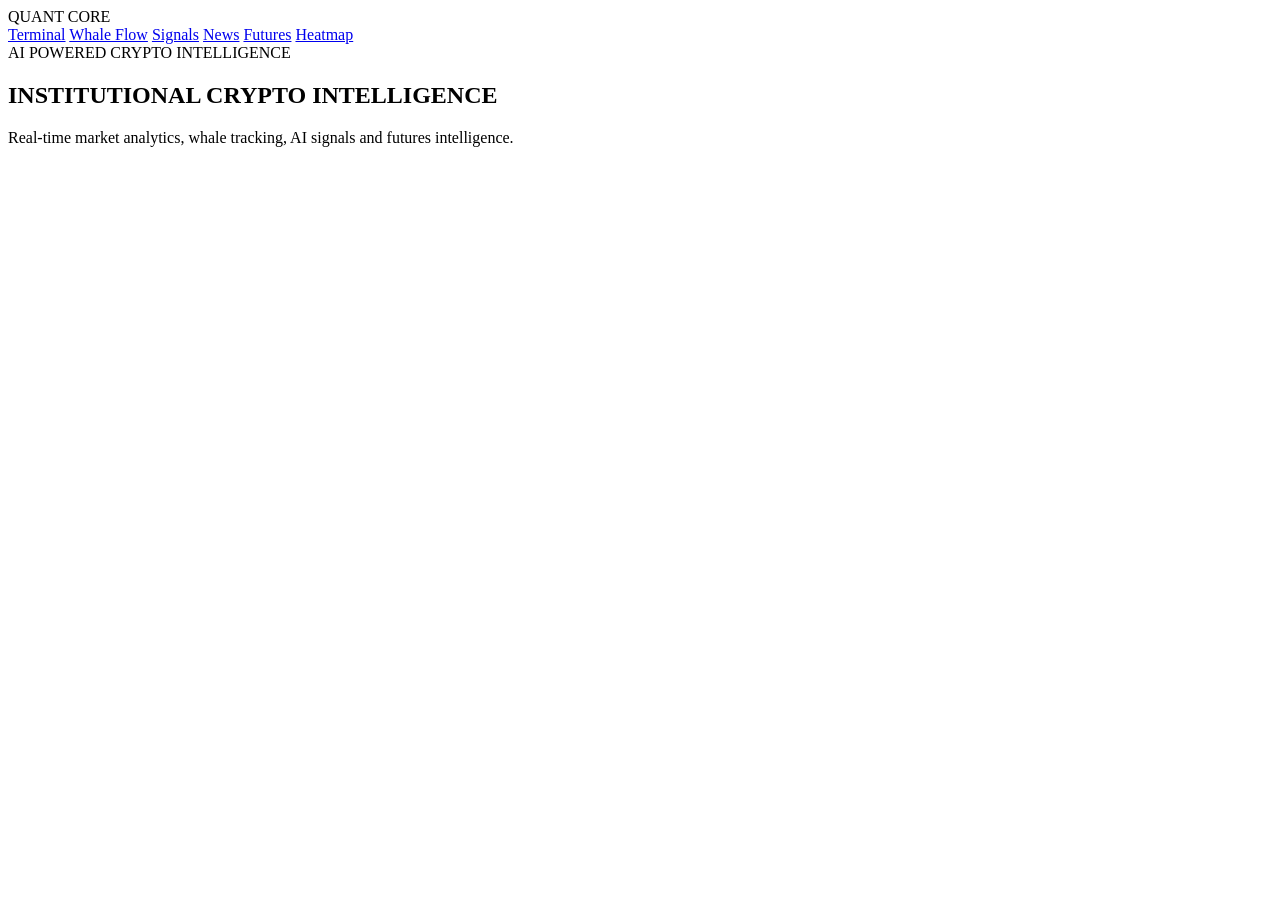
==== index.html @ a93628a6 "Rename inde.html to index.html" ====
<!DOCTYPE html>
<html lang="en">
<head>

<meta charset="UTF-8">
<meta name="viewport" content="width=device-width, initial-scale=1.0">

<title>QUANT CORE</title>

<link rel="stylesheet" href="style.css">

<link rel="preconnect" href="https://fonts.googleapis.com">
<link rel="preconnect" href="https://fonts.gstatic.com" crossorigin>
<link href="https://fonts.googleapis.com/css2?family=Inter:wght@300;400;500;600;700;800&display=swap" rel="stylesheet">

</head>
<body>

<div class="bg-grid"></div>
<div class="bg-glow"></div>

<!-- NAVBAR -->

<nav class="navbar">

<div class="logo">
QUANT CORE
</div>

<div class="nav-links">
<a href="pages/terminal.html">Terminal</a>
<a href="pages/whales.html">Whale Flow</a>
<a href="pages/signals.html">Signals</a>
<a href="pages/news.html">News</a>
<a href="pages/futures.html">Futures</a>
<a href="pages/heatmap.html">Heatmap</a>
</div>

</nav>

<!-- HERO -->

<section class="hero">

<div class="hero-left">

<div class="hero-badge">
AI POWERED CRYPTO INTELLIGENCE
</div>

<h1>
INSTITUTIONAL
CRYPTO
INTELLIGENCE
</h1>

<p>
Real-time market analytics, whale tracking,
AI signals and futures intelligence.
</p>
</html>
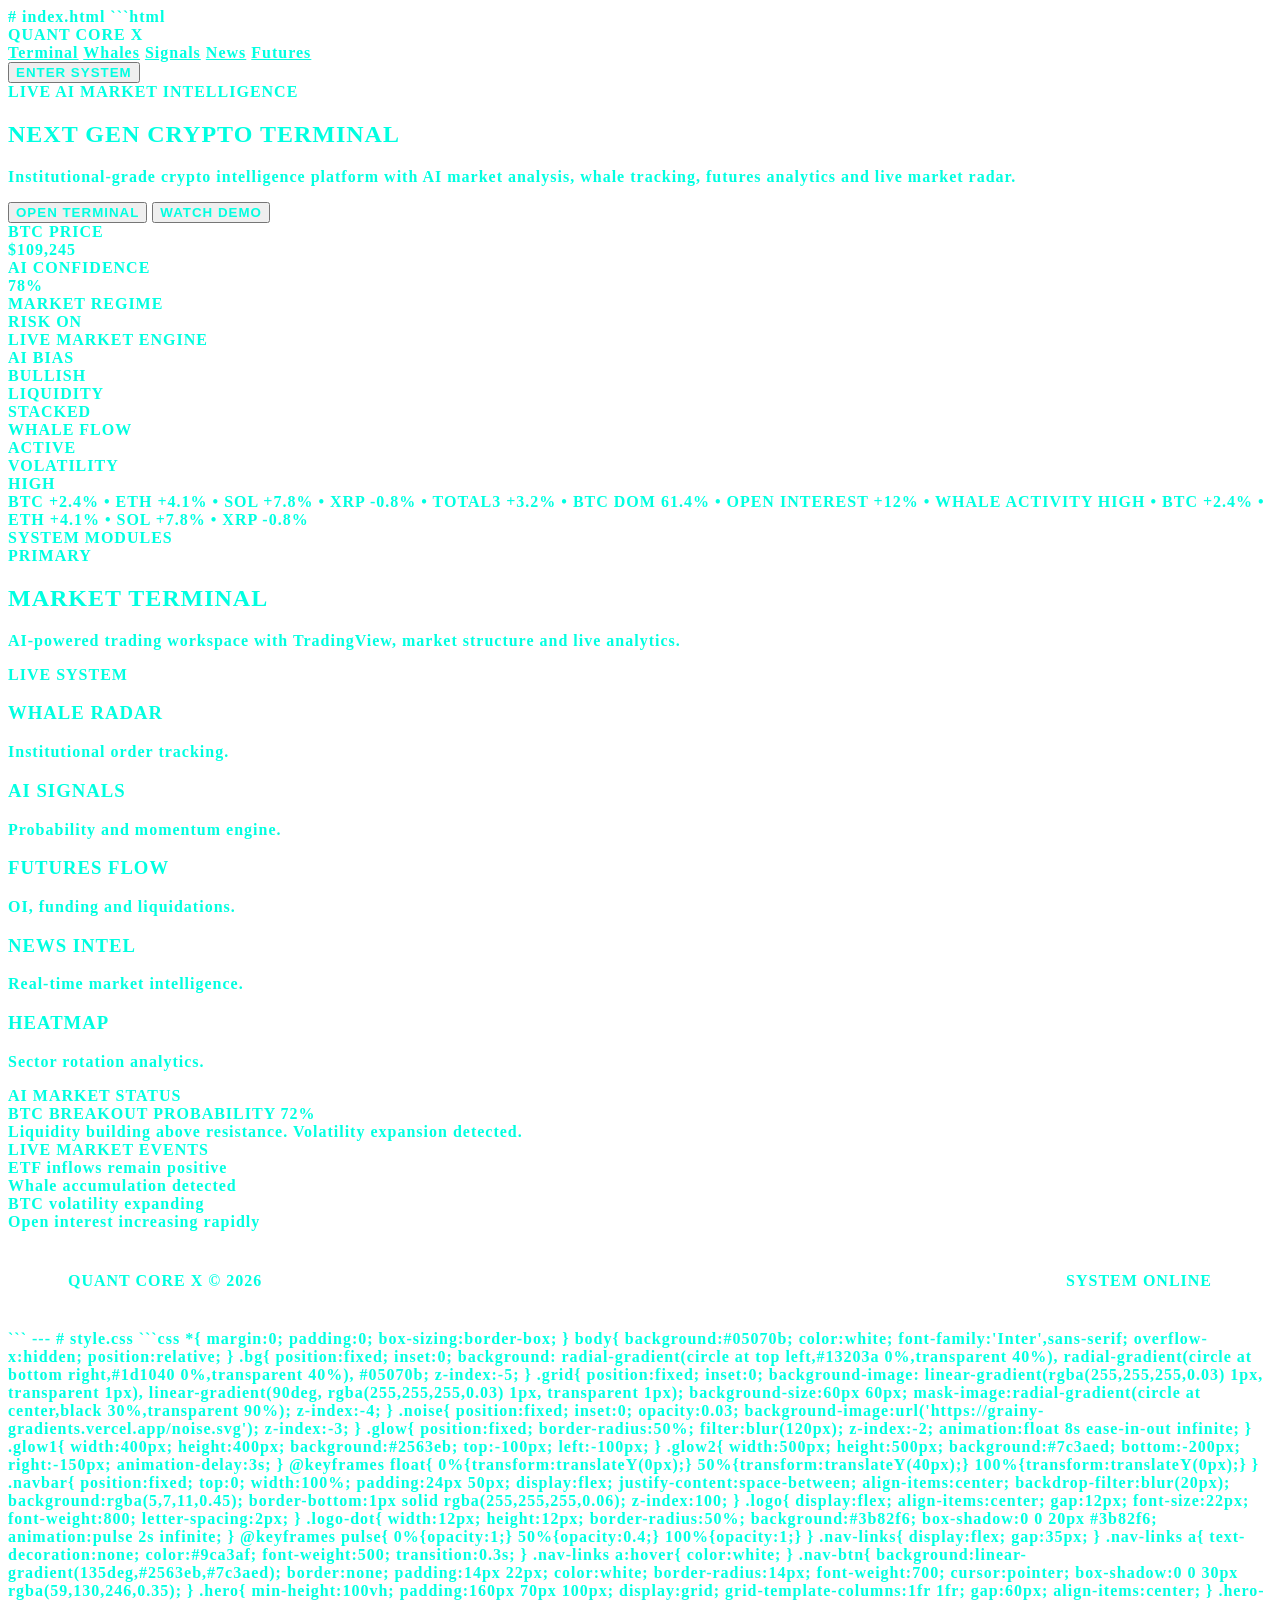
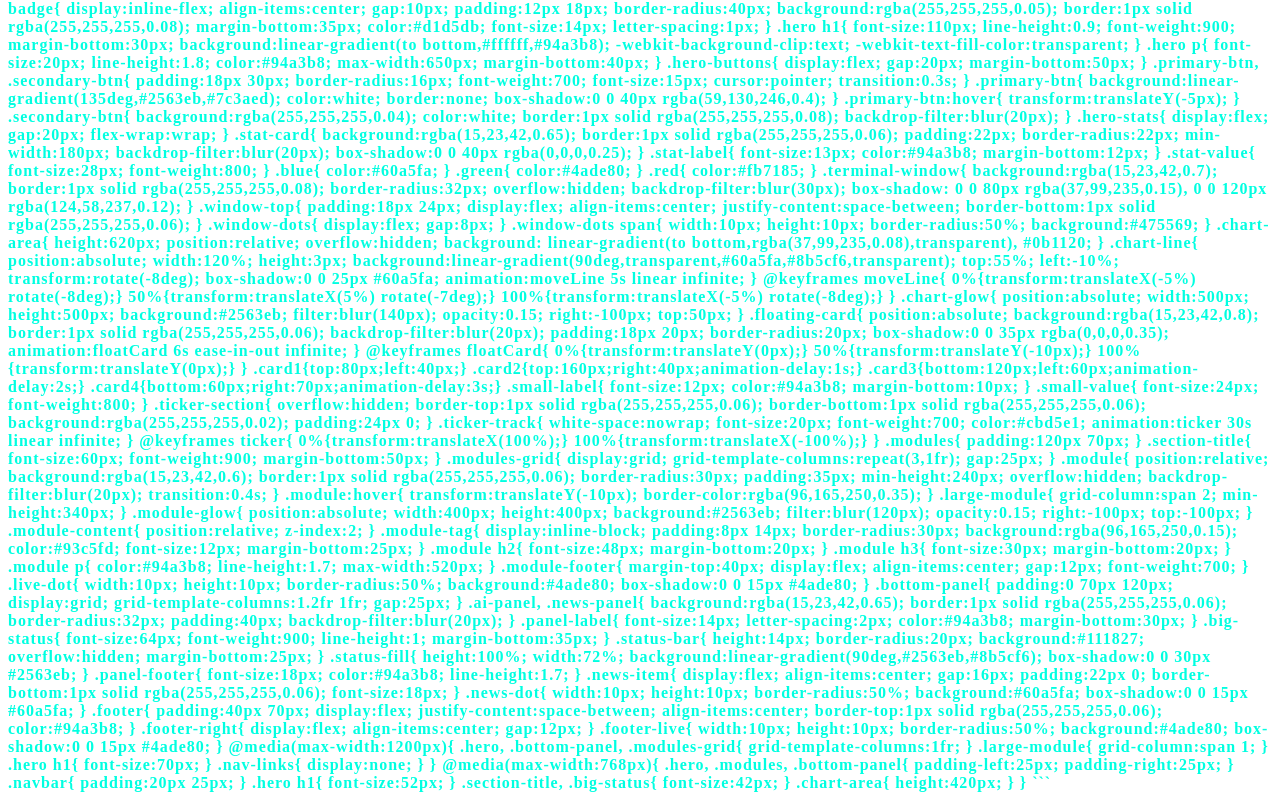
==== commit 07d8f215: "Update index.html" ====
--- a/index.html
+++ b/index.html
@@ -1,3 +1,6 @@
+# index.html
+
+```html
 <!DOCTYPE html>
 <html lang="en">
 <head>
@@ -5,57 +8,887 @@
 <meta charset="UTF-8">
 <meta name="viewport" content="width=device-width, initial-scale=1.0">
 
-<title>QUANT CORE</title>
+<title>QUANT CORE X</title>
 
 <link rel="stylesheet" href="style.css">
 
 <link rel="preconnect" href="https://fonts.googleapis.com">
 <link rel="preconnect" href="https://fonts.gstatic.com" crossorigin>
-<link href="https://fonts.googleapis.com/css2?family=Inter:wght@300;400;500;600;700;800&display=swap" rel="stylesheet">
+<link href="https://fonts.googleapis.com/css2?family=Inter:wght@300;400;500;600;700;800;900&display=swap" rel="stylesheet">
 
 </head>
 <body>
 
-<div class="bg-grid"></div>
-<div class="bg-glow"></div>
-
-<!-- NAVBAR -->
+<div class="bg"></div>
+<div class="grid"></div>
+<div class="noise"></div>
+<div class="glow glow1"></div>
+<div class="glow glow2"></div>
 
 <nav class="navbar">
 
 <div class="logo">
-QUANT CORE
+<div class="logo-dot"></div>
+QUANT CORE X
 </div>
 
 <div class="nav-links">
-<a href="pages/terminal.html">Terminal</a>
-<a href="pages/whales.html">Whale Flow</a>
-<a href="pages/signals.html">Signals</a>
-<a href="pages/news.html">News</a>
-<a href="pages/futures.html">Futures</a>
-<a href="pages/heatmap.html">Heatmap</a>
+<a href="#">Terminal</a>
+<a href="#">Whales</a>
+<a href="#">Signals</a>
+<a href="#">News</a>
+<a href="#">Futures</a>
+</div>
+
+<div class="nav-right">
+<button class="nav-btn">ENTER SYSTEM</button>
 </div>
 
 </nav>
 
-<!-- HERO -->
-
 <section class="hero">
 
 <div class="hero-left">
 
 <div class="hero-badge">
-AI POWERED CRYPTO INTELLIGENCE
+LIVE AI MARKET INTELLIGENCE
 </div>
 
 <h1>
-INSTITUTIONAL
+NEXT GEN
 CRYPTO
-INTELLIGENCE
+TERMINAL
 </h1>
 
 <p>
-Real-time market analytics, whale tracking,
-AI signals and futures intelligence.
+Institutional-grade crypto intelligence platform
+with AI market analysis, whale tracking,
+futures analytics and live market radar.
 </p>
+
+<div class="hero-buttons">
+<button class="primary-btn">OPEN TERMINAL</button>
+<button class="secondary-btn">WATCH DEMO</button>
+</div>
+
+<div class="hero-stats">
+
+<div class="stat-card">
+<div class="stat-label">BTC PRICE</div>
+<div class="stat-value">$109,245</div>
+</div>
+
+<div class="stat-card">
+<div class="stat-label">AI CONFIDENCE</div>
+<div class="stat-value blue">78%</div>
+</div>
+
+<div class="stat-card">
+<div class="stat-label">MARKET REGIME</div>
+<div class="stat-value green">RISK ON</div>
+</div>
+
+</div>
+
+</div>
+
+<div class="hero-right">
+
+<div class="terminal-window">
+
+<div class="window-top">
+<div class="window-dots">
+<span></span>
+<span></span>
+<span></span>
+</div>
+
+<div class="window-title">
+LIVE MARKET ENGINE
+</div>
+</div>
+
+<div class="chart-area">
+
+<div class="chart-line"></div>
+<div class="chart-glow"></div>
+
+<div class="floating-card card1">
+<div class="small-label">AI BIAS</div>
+<div class="small-value green">BULLISH</div>
+</div>
+
+<div class="floating-card card2">
+<div class="small-label">LIQUIDITY</div>
+<div class="small-value">STACKED</div>
+</div>
+
+<div class="floating-card card3">
+<div class="small-label">WHALE FLOW</div>
+<div class="small-value blue">ACTIVE</div>
+</div>
+
+<div class="floating-card card4">
+<div class="small-label">VOLATILITY</div>
+<div class="small-value red">HIGH</div>
+</div>
+
+</div>
+
+</div>
+
+</div>
+
+</section>
+
+<section class="ticker-section">
+
+<div class="ticker-track">
+BTC +2.4% • ETH +4.1% • SOL +7.8% • XRP -0.8% • TOTAL3 +3.2% • BTC DOM 61.4% • OPEN INTEREST +12% • WHALE ACTIVITY HIGH • BTC +2.4% • ETH +4.1% • SOL +7.8% • XRP -0.8%
+</div>
+
+</section>
+
+<section class="modules">
+
+<div class="section-title">
+SYSTEM MODULES
+</div>
+
+<div class="modules-grid">
+
+<div class="module large-module">
+<div class="module-glow"></div>
+<div class="module-content">
+<div class="module-tag">PRIMARY</div>
+<h2>MARKET TERMINAL</h2>
+<p>
+AI-powered trading workspace with TradingView,
+market structure and live analytics.
+</p>
+<div class="module-footer">
+<div class="live-dot"></div>
+LIVE SYSTEM
+</div>
+</div>
+</div>
+
+<div class="module">
+<h3>WHALE RADAR</h3>
+<p>Institutional order tracking.</p>
+</div>
+
+<div class="module">
+<h3>AI SIGNALS</h3>
+<p>Probability and momentum engine.</p>
+</div>
+
+<div class="module">
+<h3>FUTURES FLOW</h3>
+<p>OI, funding and liquidations.</p>
+</div>
+
+<div class="module">
+<h3>NEWS INTEL</h3>
+<p>Real-time market intelligence.</p>
+</div>
+
+<div class="module">
+<h3>HEATMAP</h3>
+<p>Sector rotation analytics.</p>
+</div>
+
+</div>
+
+</section>
+
+<section class="bottom-panel">
+
+<div class="ai-panel">
+
+<div class="panel-label">
+AI MARKET STATUS
+</div>
+
+<div class="big-status">
+BTC BREAKOUT
+PROBABILITY
+72%
+</div>
+
+<div class="status-bar">
+<div class="status-fill"></div>
+</div>
+
+<div class="panel-footer">
+Liquidity building above resistance.
+Volatility expansion detected.
+</div>
+
+</div>
+
+<div class="news-panel">
+
+<div class="panel-label">
+LIVE MARKET EVENTS
+</div>
+
+<div class="news-item">
+<div class="news-dot"></div>
+ETF inflows remain positive
+</div>
+
+<div class="news-item">
+<div class="news-dot"></div>
+Whale accumulation detected
+</div>
+
+<div class="news-item">
+<div class="news-dot"></div>
+BTC volatility expanding
+</div>
+
+<div class="news-item">
+<div class="news-dot"></div>
+Open interest increasing rapidly
+</div>
+
+</div>
+
+</section>
+
+<footer class="footer">
+
+<div>
+QUANT CORE X © 2026
+</div>
+
+<div class="footer-right">
+<div class="footer-live"></div>
+SYSTEM ONLINE
+</div>
+
+</footer>
+
+</body>
 </html>
+```
+
+---
+
+# style.css
+
+```css
+*{
+margin:0;
+padding:0;
+box-sizing:border-box;
+}
+
+body{
+background:#05070b;
+color:white;
+font-family:'Inter',sans-serif;
+overflow-x:hidden;
+position:relative;
+}
+
+.bg{
+position:fixed;
+inset:0;
+background:
+radial-gradient(circle at top left,#13203a 0%,transparent 40%),
+radial-gradient(circle at bottom right,#1d1040 0%,transparent 40%),
+#05070b;
+z-index:-5;
+}
+
+.grid{
+position:fixed;
+inset:0;
+background-image:
+linear-gradient(rgba(255,255,255,0.03) 1px, transparent 1px),
+linear-gradient(90deg, rgba(255,255,255,0.03) 1px, transparent 1px);
+background-size:60px 60px;
+mask-image:radial-gradient(circle at center,black 30%,transparent 90%);
+z-index:-4;
+}
+
+.noise{
+position:fixed;
+inset:0;
+opacity:0.03;
+background-image:url('https://grainy-gradients.vercel.app/noise.svg');
+z-index:-3;
+}
+
+.glow{
+position:fixed;
+border-radius:50%;
+filter:blur(120px);
+z-index:-2;
+animation:float 8s ease-in-out infinite;
+}
+
+.glow1{
+width:400px;
+height:400px;
+background:#2563eb;
+top:-100px;
+left:-100px;
+}
+
+.glow2{
+width:500px;
+height:500px;
+background:#7c3aed;
+bottom:-200px;
+right:-150px;
+animation-delay:3s;
+}
+
+@keyframes float{
+0%{transform:translateY(0px);}
+50%{transform:translateY(40px);}
+100%{transform:translateY(0px);}
+}
+
+.navbar{
+position:fixed;
+top:0;
+width:100%;
+padding:24px 50px;
+display:flex;
+justify-content:space-between;
+align-items:center;
+backdrop-filter:blur(20px);
+background:rgba(5,7,11,0.45);
+border-bottom:1px solid rgba(255,255,255,0.06);
+z-index:100;
+}
+
+.logo{
+display:flex;
+align-items:center;
+gap:12px;
+font-size:22px;
+font-weight:800;
+letter-spacing:2px;
+}
+
+.logo-dot{
+width:12px;
+height:12px;
+border-radius:50%;
+background:#3b82f6;
+box-shadow:0 0 20px #3b82f6;
+animation:pulse 2s infinite;
+}
+
+@keyframes pulse{
+0%{opacity:1;}
+50%{opacity:0.4;}
+100%{opacity:1;}
+}
+
+.nav-links{
+display:flex;
+gap:35px;
+}
+
+.nav-links a{
+text-decoration:none;
+color:#9ca3af;
+font-weight:500;
+transition:0.3s;
+}
+
+.nav-links a:hover{
+color:white;
+}
+
+.nav-btn{
+background:linear-gradient(135deg,#2563eb,#7c3aed);
+border:none;
+padding:14px 22px;
+color:white;
+border-radius:14px;
+font-weight:700;
+cursor:pointer;
+box-shadow:0 0 30px rgba(59,130,246,0.35);
+}
+
+.hero{
+min-height:100vh;
+padding:160px 70px 100px;
+display:grid;
+grid-template-columns:1fr 1fr;
+gap:60px;
+align-items:center;
+}
+
+.hero-badge{
+display:inline-flex;
+align-items:center;
+gap:10px;
+padding:12px 18px;
+border-radius:40px;
+background:rgba(255,255,255,0.05);
+border:1px solid rgba(255,255,255,0.08);
+margin-bottom:35px;
+color:#d1d5db;
+font-size:14px;
+letter-spacing:1px;
+}
+
+.hero h1{
+font-size:110px;
+line-height:0.9;
+font-weight:900;
+margin-bottom:30px;
+background:linear-gradient(to bottom,#ffffff,#94a3b8);
+-webkit-background-clip:text;
+-webkit-text-fill-color:transparent;
+}
+
+.hero p{
+font-size:20px;
+line-height:1.8;
+color:#94a3b8;
+max-width:650px;
+margin-bottom:40px;
+}
+
+.hero-buttons{
+display:flex;
+gap:20px;
+margin-bottom:50px;
+}
+
+.primary-btn,
+.secondary-btn{
+padding:18px 30px;
+border-radius:16px;
+font-weight:700;
+font-size:15px;
+cursor:pointer;
+transition:0.3s;
+}
+
+.primary-btn{
+background:linear-gradient(135deg,#2563eb,#7c3aed);
+color:white;
+border:none;
+box-shadow:0 0 40px rgba(59,130,246,0.4);
+}
+
+.primary-btn:hover{
+transform:translateY(-5px);
+}
+
+.secondary-btn{
+background:rgba(255,255,255,0.04);
+color:white;
+border:1px solid rgba(255,255,255,0.08);
+backdrop-filter:blur(20px);
+}
+
+.hero-stats{
+display:flex;
+gap:20px;
+flex-wrap:wrap;
+}
+
+.stat-card{
+background:rgba(15,23,42,0.65);
+border:1px solid rgba(255,255,255,0.06);
+padding:22px;
+border-radius:22px;
+min-width:180px;
+backdrop-filter:blur(20px);
+box-shadow:0 0 40px rgba(0,0,0,0.25);
+}
+
+.stat-label{
+font-size:13px;
+color:#94a3b8;
+margin-bottom:12px;
+}
+
+.stat-value{
+font-size:28px;
+font-weight:800;
+}
+
+.blue{
+color:#60a5fa;
+}
+
+.green{
+color:#4ade80;
+}
+
+.red{
+color:#fb7185;
+}
+
+.terminal-window{
+background:rgba(15,23,42,0.7);
+border:1px solid rgba(255,255,255,0.08);
+border-radius:32px;
+overflow:hidden;
+backdrop-filter:blur(30px);
+box-shadow:
+0 0 80px rgba(37,99,235,0.15),
+0 0 120px rgba(124,58,237,0.12);
+}
+
+.window-top{
+padding:18px 24px;
+display:flex;
+align-items:center;
+justify-content:space-between;
+border-bottom:1px solid rgba(255,255,255,0.06);
+}
+
+.window-dots{
+display:flex;
+gap:8px;
+}
+
+.window-dots span{
+width:10px;
+height:10px;
+border-radius:50%;
+background:#475569;
+}
+
+.chart-area{
+height:620px;
+position:relative;
+overflow:hidden;
+background:
+linear-gradient(to bottom,rgba(37,99,235,0.08),transparent),
+#0b1120;
+}
+
+.chart-line{
+position:absolute;
+width:120%;
+height:3px;
+background:linear-gradient(90deg,transparent,#60a5fa,#8b5cf6,transparent);
+top:55%;
+left:-10%;
+transform:rotate(-8deg);
+box-shadow:0 0 25px #60a5fa;
+animation:moveLine 5s linear infinite;
+}
+
+@keyframes moveLine{
+0%{transform:translateX(-5%) rotate(-8deg);}
+50%{transform:translateX(5%) rotate(-7deg);}
+100%{transform:translateX(-5%) rotate(-8deg);}
+}
+
+.chart-glow{
+position:absolute;
+width:500px;
+height:500px;
+background:#2563eb;
+filter:blur(140px);
+opacity:0.15;
+right:-100px;
+top:50px;
+}
+
+.floating-card{
+position:absolute;
+background:rgba(15,23,42,0.8);
+border:1px solid rgba(255,255,255,0.06);
+backdrop-filter:blur(20px);
+padding:18px 20px;
+border-radius:20px;
+box-shadow:0 0 35px rgba(0,0,0,0.35);
+animation:floatCard 6s ease-in-out infinite;
+}
+
+@keyframes floatCard{
+0%{transform:translateY(0px);}
+50%{transform:translateY(-10px);}
+100%{transform:translateY(0px);}
+}
+
+.card1{top:80px;left:40px;}
+.card2{top:160px;right:40px;animation-delay:1s;}
+.card3{bottom:120px;left:60px;animation-delay:2s;}
+.card4{bottom:60px;right:70px;animation-delay:3s;}
+
+.small-label{
+font-size:12px;
+color:#94a3b8;
+margin-bottom:10px;
+}
+
+.small-value{
+font-size:24px;
+font-weight:800;
+}
+
+.ticker-section{
+overflow:hidden;
+border-top:1px solid rgba(255,255,255,0.06);
+border-bottom:1px solid rgba(255,255,255,0.06);
+background:rgba(255,255,255,0.02);
+padding:24px 0;
+}
+
+.ticker-track{
+white-space:nowrap;
+font-size:20px;
+font-weight:700;
+color:#cbd5e1;
+animation:ticker 30s linear infinite;
+}
+
+@keyframes ticker{
+0%{transform:translateX(100%);}
+100%{transform:translateX(-100%);}
+}
+
+.modules{
+padding:120px 70px;
+}
+
+.section-title{
+font-size:60px;
+font-weight:900;
+margin-bottom:50px;
+}
+
+.modules-grid{
+display:grid;
+grid-template-columns:repeat(3,1fr);
+gap:25px;
+}
+
+.module{
+position:relative;
+background:rgba(15,23,42,0.6);
+border:1px solid rgba(255,255,255,0.06);
+border-radius:30px;
+padding:35px;
+min-height:240px;
+overflow:hidden;
+backdrop-filter:blur(20px);
+transition:0.4s;
+}
+
+.module:hover{
+transform:translateY(-10px);
+border-color:rgba(96,165,250,0.35);
+}
+
+.large-module{
+grid-column:span 2;
+min-height:340px;
+}
+
+.module-glow{
+position:absolute;
+width:400px;
+height:400px;
+background:#2563eb;
+filter:blur(120px);
+opacity:0.15;
+right:-100px;
+top:-100px;
+}
+
+.module-content{
+position:relative;
+z-index:2;
+}
+
+.module-tag{
+display:inline-block;
+padding:8px 14px;
+border-radius:30px;
+background:rgba(96,165,250,0.15);
+color:#93c5fd;
+font-size:12px;
+margin-bottom:25px;
+}
+
+.module h2{
+font-size:48px;
+margin-bottom:20px;
+}
+
+.module h3{
+font-size:30px;
+margin-bottom:20px;
+}
+
+.module p{
+color:#94a3b8;
+line-height:1.7;
+max-width:520px;
+}
+
+.module-footer{
+margin-top:40px;
+display:flex;
+align-items:center;
+gap:12px;
+font-weight:700;
+}
+
+.live-dot{
+width:10px;
+height:10px;
+border-radius:50%;
+background:#4ade80;
+box-shadow:0 0 15px #4ade80;
+}
+
+.bottom-panel{
+padding:0 70px 120px;
+display:grid;
+grid-template-columns:1.2fr 1fr;
+gap:25px;
+}
+
+.ai-panel,
+.news-panel{
+background:rgba(15,23,42,0.65);
+border:1px solid rgba(255,255,255,0.06);
+border-radius:32px;
+padding:40px;
+backdrop-filter:blur(20px);
+}
+
+.panel-label{
+font-size:14px;
+letter-spacing:2px;
+color:#94a3b8;
+margin-bottom:30px;
+}
+
+.big-status{
+font-size:64px;
+font-weight:900;
+line-height:1;
+margin-bottom:35px;
+}
+
+.status-bar{
+height:14px;
+border-radius:20px;
+background:#111827;
+overflow:hidden;
+margin-bottom:25px;
+}
+
+.status-fill{
+height:100%;
+width:72%;
+background:linear-gradient(90deg,#2563eb,#8b5cf6);
+box-shadow:0 0 30px #2563eb;
+}
+
+.panel-footer{
+font-size:18px;
+color:#94a3b8;
+line-height:1.7;
+}
+
+.news-item{
+display:flex;
+align-items:center;
+gap:16px;
+padding:22px 0;
+border-bottom:1px solid rgba(255,255,255,0.06);
+font-size:18px;
+}
+
+.news-dot{
+width:10px;
+height:10px;
+border-radius:50%;
+background:#60a5fa;
+box-shadow:0 0 15px #60a5fa;
+}
+
+.footer{
+padding:40px 70px;
+display:flex;
+justify-content:space-between;
+align-items:center;
+border-top:1px solid rgba(255,255,255,0.06);
+color:#94a3b8;
+}
+
+.footer-right{
+display:flex;
+align-items:center;
+gap:12px;
+}
+
+.footer-live{
+width:10px;
+height:10px;
+border-radius:50%;
+background:#4ade80;
+box-shadow:0 0 15px #4ade80;
+}
+
+@media(max-width:1200px){
+
+.hero,
+.bottom-panel,
+.modules-grid{
+grid-template-columns:1fr;
+}
+
+.large-module{
+grid-column:span 1;
+}
+
+.hero h1{
+font-size:70px;
+}
+
+.nav-links{
+display:none;
+}
+
+}
+
+@media(max-width:768px){
+
+.hero,
+.modules,
+.bottom-panel{
+padding-left:25px;
+padding-right:25px;
+}
+
+.navbar{
+padding:20px 25px;
+}
+
+.hero h1{
+font-size:52px;
+}
+
+.section-title,
+.big-status{
+font-size:42px;
+}
+
+.chart-area{
+height:420px;
+}
+
+}
+```
--- a/style.css
+++ b/style.css
@@ -0,0 +1,75 @@
+*{
+font-weight:700;
+letter-spacing:1px;
+color:#00ffe1;
+}
+
+.footer{
+display:flex;
+justify-content:space-between;
+align-items:center;
+padding:40px 60px;
+border-top:1px solid rgba(255,255,255,0.08);
+color:#9ca3af;
+}
+
+.footer-status{
+display:flex;
+gap:20px;
+}
+
+.page-layout{
+padding:120px 60px;
+}
+
+.page-layout h1{
+font-size:72px;
+margin-bottom:20px;
+}
+
+.page-layout p{
+color:#a1a1aa;
+font-size:20px;
+margin-bottom:40px;
+}
+
+.placeholder{
+height:500px;
+border-radius:30px;
+background:rgba(255,255,255,0.04);
+border:1px solid rgba(255,255,255,0.08);
+display:flex;
+align-items:center;
+justify-content:center;
+font-size:28px;
+color:#00ffe1;
+}
+
+@media(max-width:1000px){
+
+.hero{
+grid-template-columns:1fr;
+}
+
+.hero h1{
+font-size:60px;
+}
+
+.nav-links{
+display:none;
+}
+
+.modules,
+.status-section,
+.news-section,
+.hero{
+padding:80px 25px;
+}
+
+.footer{
+flex-direction:column;
+gap:20px;
+padding:40px 25px;
+}
+
+}
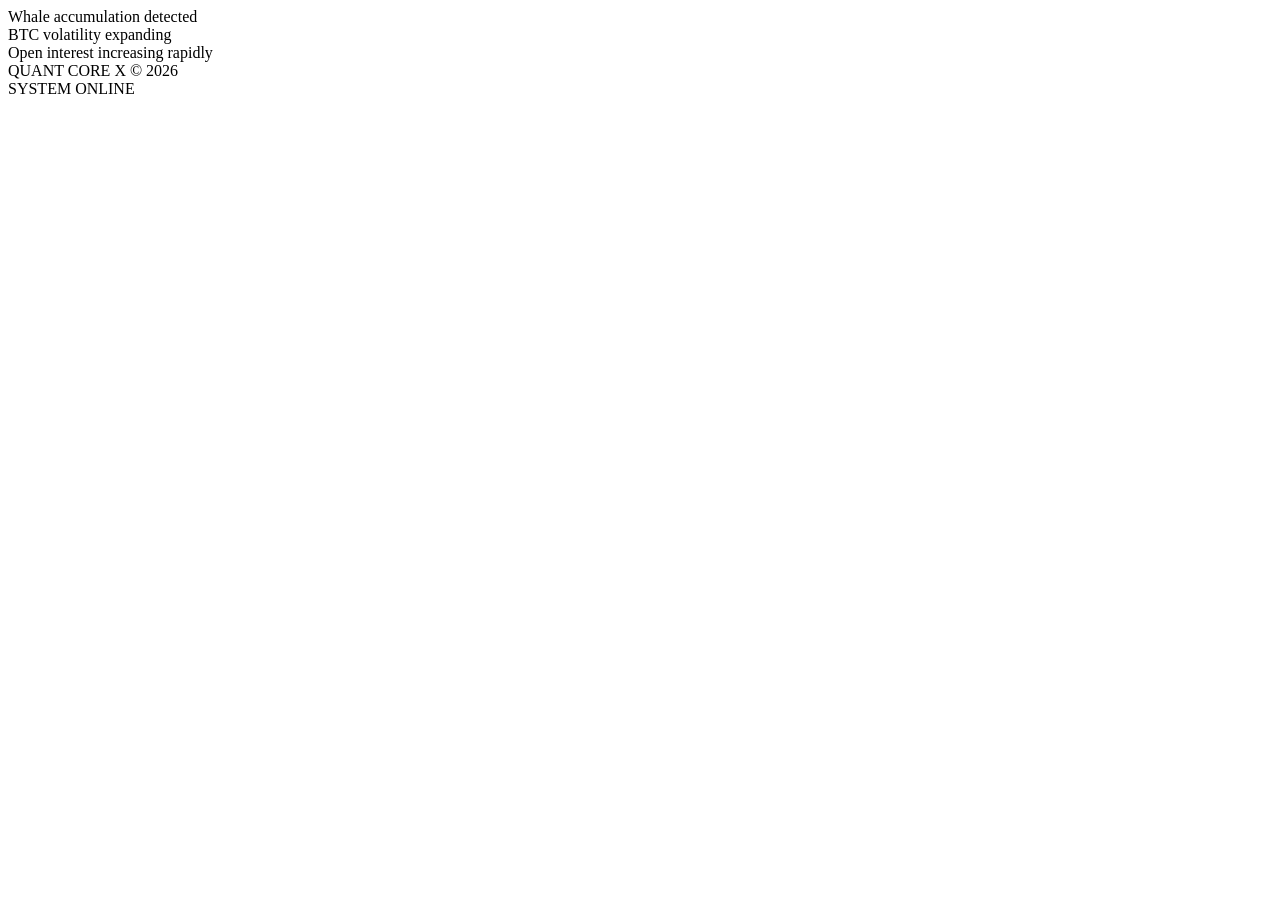
==== commit 2aeb2411: "Update index.html" ====
--- a/index.html
+++ b/index.html
@@ -1,245 +1,4 @@
-# index.html
-
-```html
 <!DOCTYPE html>
-<html lang="en">
-<head>
-
-<meta charset="UTF-8">
-<meta name="viewport" content="width=device-width, initial-scale=1.0">
-
-<title>QUANT CORE X</title>
-
-<link rel="stylesheet" href="style.css">
-
-<link rel="preconnect" href="https://fonts.googleapis.com">
-<link rel="preconnect" href="https://fonts.gstatic.com" crossorigin>
-<link href="https://fonts.googleapis.com/css2?family=Inter:wght@300;400;500;600;700;800;900&display=swap" rel="stylesheet">
-
-</head>
-<body>
-
-<div class="bg"></div>
-<div class="grid"></div>
-<div class="noise"></div>
-<div class="glow glow1"></div>
-<div class="glow glow2"></div>
-
-<nav class="navbar">
-
-<div class="logo">
-<div class="logo-dot"></div>
-QUANT CORE X
-</div>
-
-<div class="nav-links">
-<a href="#">Terminal</a>
-<a href="#">Whales</a>
-<a href="#">Signals</a>
-<a href="#">News</a>
-<a href="#">Futures</a>
-</div>
-
-<div class="nav-right">
-<button class="nav-btn">ENTER SYSTEM</button>
-</div>
-
-</nav>
-
-<section class="hero">
-
-<div class="hero-left">
-
-<div class="hero-badge">
-LIVE AI MARKET INTELLIGENCE
-</div>
-
-<h1>
-NEXT GEN
-CRYPTO
-TERMINAL
-</h1>
-
-<p>
-Institutional-grade crypto intelligence platform
-with AI market analysis, whale tracking,
-futures analytics and live market radar.
-</p>
-
-<div class="hero-buttons">
-<button class="primary-btn">OPEN TERMINAL</button>
-<button class="secondary-btn">WATCH DEMO</button>
-</div>
-
-<div class="hero-stats">
-
-<div class="stat-card">
-<div class="stat-label">BTC PRICE</div>
-<div class="stat-value">$109,245</div>
-</div>
-
-<div class="stat-card">
-<div class="stat-label">AI CONFIDENCE</div>
-<div class="stat-value blue">78%</div>
-</div>
-
-<div class="stat-card">
-<div class="stat-label">MARKET REGIME</div>
-<div class="stat-value green">RISK ON</div>
-</div>
-
-</div>
-
-</div>
-
-<div class="hero-right">
-
-<div class="terminal-window">
-
-<div class="window-top">
-<div class="window-dots">
-<span></span>
-<span></span>
-<span></span>
-</div>
-
-<div class="window-title">
-LIVE MARKET ENGINE
-</div>
-</div>
-
-<div class="chart-area">
-
-<div class="chart-line"></div>
-<div class="chart-glow"></div>
-
-<div class="floating-card card1">
-<div class="small-label">AI BIAS</div>
-<div class="small-value green">BULLISH</div>
-</div>
-
-<div class="floating-card card2">
-<div class="small-label">LIQUIDITY</div>
-<div class="small-value">STACKED</div>
-</div>
-
-<div class="floating-card card3">
-<div class="small-label">WHALE FLOW</div>
-<div class="small-value blue">ACTIVE</div>
-</div>
-
-<div class="floating-card card4">
-<div class="small-label">VOLATILITY</div>
-<div class="small-value red">HIGH</div>
-</div>
-
-</div>
-
-</div>
-
-</div>
-
-</section>
-
-<section class="ticker-section">
-
-<div class="ticker-track">
-BTC +2.4% • ETH +4.1% • SOL +7.8% • XRP -0.8% • TOTAL3 +3.2% • BTC DOM 61.4% • OPEN INTEREST +12% • WHALE ACTIVITY HIGH • BTC +2.4% • ETH +4.1% • SOL +7.8% • XRP -0.8%
-</div>
-
-</section>
-
-<section class="modules">
-
-<div class="section-title">
-SYSTEM MODULES
-</div>
-
-<div class="modules-grid">
-
-<div class="module large-module">
-<div class="module-glow"></div>
-<div class="module-content">
-<div class="module-tag">PRIMARY</div>
-<h2>MARKET TERMINAL</h2>
-<p>
-AI-powered trading workspace with TradingView,
-market structure and live analytics.
-</p>
-<div class="module-footer">
-<div class="live-dot"></div>
-LIVE SYSTEM
-</div>
-</div>
-</div>
-
-<div class="module">
-<h3>WHALE RADAR</h3>
-<p>Institutional order tracking.</p>
-</div>
-
-<div class="module">
-<h3>AI SIGNALS</h3>
-<p>Probability and momentum engine.</p>
-</div>
-
-<div class="module">
-<h3>FUTURES FLOW</h3>
-<p>OI, funding and liquidations.</p>
-</div>
-
-<div class="module">
-<h3>NEWS INTEL</h3>
-<p>Real-time market intelligence.</p>
-</div>
-
-<div class="module">
-<h3>HEATMAP</h3>
-<p>Sector rotation analytics.</p>
-</div>
-
-</div>
-
-</section>
-
-<section class="bottom-panel">
-
-<div class="ai-panel">
-
-<div class="panel-label">
-AI MARKET STATUS
-</div>
-
-<div class="big-status">
-BTC BREAKOUT
-PROBABILITY
-72%
-</div>
-
-<div class="status-bar">
-<div class="status-fill"></div>
-</div>
-
-<div class="panel-footer">
-Liquidity building above resistance.
-Volatility expansion detected.
-</div>
-
-</div>
-
-<div class="news-panel">
-
-<div class="panel-label">
-LIVE MARKET EVENTS
-</div>
-
-<div class="news-item">
-<div class="news-dot"></div>
-ETF inflows remain positive
-</div>
-
-<div class="news-item">
-<div class="news-dot"></div>
 Whale accumulation detected
 </div>
 
@@ -272,623 +31,3 @@
 
 </body>
 </html>
-```
-
----
-
-# style.css
-
-```css
-*{
-margin:0;
-padding:0;
-box-sizing:border-box;
-}
-
-body{
-background:#05070b;
-color:white;
-font-family:'Inter',sans-serif;
-overflow-x:hidden;
-position:relative;
-}
-
-.bg{
-position:fixed;
-inset:0;
-background:
-radial-gradient(circle at top left,#13203a 0%,transparent 40%),
-radial-gradient(circle at bottom right,#1d1040 0%,transparent 40%),
-#05070b;
-z-index:-5;
-}
-
-.grid{
-position:fixed;
-inset:0;
-background-image:
-linear-gradient(rgba(255,255,255,0.03) 1px, transparent 1px),
-linear-gradient(90deg, rgba(255,255,255,0.03) 1px, transparent 1px);
-background-size:60px 60px;
-mask-image:radial-gradient(circle at center,black 30%,transparent 90%);
-z-index:-4;
-}
-
-.noise{
-position:fixed;
-inset:0;
-opacity:0.03;
-background-image:url('https://grainy-gradients.vercel.app/noise.svg');
-z-index:-3;
-}
-
-.glow{
-position:fixed;
-border-radius:50%;
-filter:blur(120px);
-z-index:-2;
-animation:float 8s ease-in-out infinite;
-}
-
-.glow1{
-width:400px;
-height:400px;
-background:#2563eb;
-top:-100px;
-left:-100px;
-}
-
-.glow2{
-width:500px;
-height:500px;
-background:#7c3aed;
-bottom:-200px;
-right:-150px;
-animation-delay:3s;
-}
-
-@keyframes float{
-0%{transform:translateY(0px);}
-50%{transform:translateY(40px);}
-100%{transform:translateY(0px);}
-}
-
-.navbar{
-position:fixed;
-top:0;
-width:100%;
-padding:24px 50px;
-display:flex;
-justify-content:space-between;
-align-items:center;
-backdrop-filter:blur(20px);
-background:rgba(5,7,11,0.45);
-border-bottom:1px solid rgba(255,255,255,0.06);
-z-index:100;
-}
-
-.logo{
-display:flex;
-align-items:center;
-gap:12px;
-font-size:22px;
-font-weight:800;
-letter-spacing:2px;
-}
-
-.logo-dot{
-width:12px;
-height:12px;
-border-radius:50%;
-background:#3b82f6;
-box-shadow:0 0 20px #3b82f6;
-animation:pulse 2s infinite;
-}
-
-@keyframes pulse{
-0%{opacity:1;}
-50%{opacity:0.4;}
-100%{opacity:1;}
-}
-
-.nav-links{
-display:flex;
-gap:35px;
-}
-
-.nav-links a{
-text-decoration:none;
-color:#9ca3af;
-font-weight:500;
-transition:0.3s;
-}
-
-.nav-links a:hover{
-color:white;
-}
-
-.nav-btn{
-background:linear-gradient(135deg,#2563eb,#7c3aed);
-border:none;
-padding:14px 22px;
-color:white;
-border-radius:14px;
-font-weight:700;
-cursor:pointer;
-box-shadow:0 0 30px rgba(59,130,246,0.35);
-}
-
-.hero{
-min-height:100vh;
-padding:160px 70px 100px;
-display:grid;
-grid-template-columns:1fr 1fr;
-gap:60px;
-align-items:center;
-}
-
-.hero-badge{
-display:inline-flex;
-align-items:center;
-gap:10px;
-padding:12px 18px;
-border-radius:40px;
-background:rgba(255,255,255,0.05);
-border:1px solid rgba(255,255,255,0.08);
-margin-bottom:35px;
-color:#d1d5db;
-font-size:14px;
-letter-spacing:1px;
-}
-
-.hero h1{
-font-size:110px;
-line-height:0.9;
-font-weight:900;
-margin-bottom:30px;
-background:linear-gradient(to bottom,#ffffff,#94a3b8);
--webkit-background-clip:text;
--webkit-text-fill-color:transparent;
-}
-
-.hero p{
-font-size:20px;
-line-height:1.8;
-color:#94a3b8;
-max-width:650px;
-margin-bottom:40px;
-}
-
-.hero-buttons{
-display:flex;
-gap:20px;
-margin-bottom:50px;
-}
-
-.primary-btn,
-.secondary-btn{
-padding:18px 30px;
-border-radius:16px;
-font-weight:700;
-font-size:15px;
-cursor:pointer;
-transition:0.3s;
-}
-
-.primary-btn{
-background:linear-gradient(135deg,#2563eb,#7c3aed);
-color:white;
-border:none;
-box-shadow:0 0 40px rgba(59,130,246,0.4);
-}
-
-.primary-btn:hover{
-transform:translateY(-5px);
-}
-
-.secondary-btn{
-background:rgba(255,255,255,0.04);
-color:white;
-border:1px solid rgba(255,255,255,0.08);
-backdrop-filter:blur(20px);
-}
-
-.hero-stats{
-display:flex;
-gap:20px;
-flex-wrap:wrap;
-}
-
-.stat-card{
-background:rgba(15,23,42,0.65);
-border:1px solid rgba(255,255,255,0.06);
-padding:22px;
-border-radius:22px;
-min-width:180px;
-backdrop-filter:blur(20px);
-box-shadow:0 0 40px rgba(0,0,0,0.25);
-}
-
-.stat-label{
-font-size:13px;
-color:#94a3b8;
-margin-bottom:12px;
-}
-
-.stat-value{
-font-size:28px;
-font-weight:800;
-}
-
-.blue{
-color:#60a5fa;
-}
-
-.green{
-color:#4ade80;
-}
-
-.red{
-color:#fb7185;
-}
-
-.terminal-window{
-background:rgba(15,23,42,0.7);
-border:1px solid rgba(255,255,255,0.08);
-border-radius:32px;
-overflow:hidden;
-backdrop-filter:blur(30px);
-box-shadow:
-0 0 80px rgba(37,99,235,0.15),
-0 0 120px rgba(124,58,237,0.12);
-}
-
-.window-top{
-padding:18px 24px;
-display:flex;
-align-items:center;
-justify-content:space-between;
-border-bottom:1px solid rgba(255,255,255,0.06);
-}
-
-.window-dots{
-display:flex;
-gap:8px;
-}
-
-.window-dots span{
-width:10px;
-height:10px;
-border-radius:50%;
-background:#475569;
-}
-
-.chart-area{
-height:620px;
-position:relative;
-overflow:hidden;
-background:
-linear-gradient(to bottom,rgba(37,99,235,0.08),transparent),
-#0b1120;
-}
-
-.chart-line{
-position:absolute;
-width:120%;
-height:3px;
-background:linear-gradient(90deg,transparent,#60a5fa,#8b5cf6,transparent);
-top:55%;
-left:-10%;
-transform:rotate(-8deg);
-box-shadow:0 0 25px #60a5fa;
-animation:moveLine 5s linear infinite;
-}
-
-@keyframes moveLine{
-0%{transform:translateX(-5%) rotate(-8deg);}
-50%{transform:translateX(5%) rotate(-7deg);}
-100%{transform:translateX(-5%) rotate(-8deg);}
-}
-
-.chart-glow{
-position:absolute;
-width:500px;
-height:500px;
-background:#2563eb;
-filter:blur(140px);
-opacity:0.15;
-right:-100px;
-top:50px;
-}
-
-.floating-card{
-position:absolute;
-background:rgba(15,23,42,0.8);
-border:1px solid rgba(255,255,255,0.06);
-backdrop-filter:blur(20px);
-padding:18px 20px;
-border-radius:20px;
-box-shadow:0 0 35px rgba(0,0,0,0.35);
-animation:floatCard 6s ease-in-out infinite;
-}
-
-@keyframes floatCard{
-0%{transform:translateY(0px);}
-50%{transform:translateY(-10px);}
-100%{transform:translateY(0px);}
-}
-
-.card1{top:80px;left:40px;}
-.card2{top:160px;right:40px;animation-delay:1s;}
-.card3{bottom:120px;left:60px;animation-delay:2s;}
-.card4{bottom:60px;right:70px;animation-delay:3s;}
-
-.small-label{
-font-size:12px;
-color:#94a3b8;
-margin-bottom:10px;
-}
-
-.small-value{
-font-size:24px;
-font-weight:800;
-}
-
-.ticker-section{
-overflow:hidden;
-border-top:1px solid rgba(255,255,255,0.06);
-border-bottom:1px solid rgba(255,255,255,0.06);
-background:rgba(255,255,255,0.02);
-padding:24px 0;
-}
-
-.ticker-track{
-white-space:nowrap;
-font-size:20px;
-font-weight:700;
-color:#cbd5e1;
-animation:ticker 30s linear infinite;
-}
-
-@keyframes ticker{
-0%{transform:translateX(100%);}
-100%{transform:translateX(-100%);}
-}
-
-.modules{
-padding:120px 70px;
-}
-
-.section-title{
-font-size:60px;
-font-weight:900;
-margin-bottom:50px;
-}
-
-.modules-grid{
-display:grid;
-grid-template-columns:repeat(3,1fr);
-gap:25px;
-}
-
-.module{
-position:relative;
-background:rgba(15,23,42,0.6);
-border:1px solid rgba(255,255,255,0.06);
-border-radius:30px;
-padding:35px;
-min-height:240px;
-overflow:hidden;
-backdrop-filter:blur(20px);
-transition:0.4s;
-}
-
-.module:hover{
-transform:translateY(-10px);
-border-color:rgba(96,165,250,0.35);
-}
-
-.large-module{
-grid-column:span 2;
-min-height:340px;
-}
-
-.module-glow{
-position:absolute;
-width:400px;
-height:400px;
-background:#2563eb;
-filter:blur(120px);
-opacity:0.15;
-right:-100px;
-top:-100px;
-}
-
-.module-content{
-position:relative;
-z-index:2;
-}
-
-.module-tag{
-display:inline-block;
-padding:8px 14px;
-border-radius:30px;
-background:rgba(96,165,250,0.15);
-color:#93c5fd;
-font-size:12px;
-margin-bottom:25px;
-}
-
-.module h2{
-font-size:48px;
-margin-bottom:20px;
-}
-
-.module h3{
-font-size:30px;
-margin-bottom:20px;
-}
-
-.module p{
-color:#94a3b8;
-line-height:1.7;
-max-width:520px;
-}
-
-.module-footer{
-margin-top:40px;
-display:flex;
-align-items:center;
-gap:12px;
-font-weight:700;
-}
-
-.live-dot{
-width:10px;
-height:10px;
-border-radius:50%;
-background:#4ade80;
-box-shadow:0 0 15px #4ade80;
-}
-
-.bottom-panel{
-padding:0 70px 120px;
-display:grid;
-grid-template-columns:1.2fr 1fr;
-gap:25px;
-}
-
-.ai-panel,
-.news-panel{
-background:rgba(15,23,42,0.65);
-border:1px solid rgba(255,255,255,0.06);
-border-radius:32px;
-padding:40px;
-backdrop-filter:blur(20px);
-}
-
-.panel-label{
-font-size:14px;
-letter-spacing:2px;
-color:#94a3b8;
-margin-bottom:30px;
-}
-
-.big-status{
-font-size:64px;
-font-weight:900;
-line-height:1;
-margin-bottom:35px;
-}
-
-.status-bar{
-height:14px;
-border-radius:20px;
-background:#111827;
-overflow:hidden;
-margin-bottom:25px;
-}
-
-.status-fill{
-height:100%;
-width:72%;
-background:linear-gradient(90deg,#2563eb,#8b5cf6);
-box-shadow:0 0 30px #2563eb;
-}
-
-.panel-footer{
-font-size:18px;
-color:#94a3b8;
-line-height:1.7;
-}
-
-.news-item{
-display:flex;
-align-items:center;
-gap:16px;
-padding:22px 0;
-border-bottom:1px solid rgba(255,255,255,0.06);
-font-size:18px;
-}
-
-.news-dot{
-width:10px;
-height:10px;
-border-radius:50%;
-background:#60a5fa;
-box-shadow:0 0 15px #60a5fa;
-}
-
-.footer{
-padding:40px 70px;
-display:flex;
-justify-content:space-between;
-align-items:center;
-border-top:1px solid rgba(255,255,255,0.06);
-color:#94a3b8;
-}
-
-.footer-right{
-display:flex;
-align-items:center;
-gap:12px;
-}
-
-.footer-live{
-width:10px;
-height:10px;
-border-radius:50%;
-background:#4ade80;
-box-shadow:0 0 15px #4ade80;
-}
-
-@media(max-width:1200px){
-
-.hero,
-.bottom-panel,
-.modules-grid{
-grid-template-columns:1fr;
-}
-
-.large-module{
-grid-column:span 1;
-}
-
-.hero h1{
-font-size:70px;
-}
-
-.nav-links{
-display:none;
-}
-
-}
-
-@media(max-width:768px){
-
-.hero,
-.modules,
-.bottom-panel{
-padding-left:25px;
-padding-right:25px;
-}
-
-.navbar{
-padding:20px 25px;
-}
-
-.hero h1{
-font-size:52px;
-}
-
-.section-title,
-.big-status{
-font-size:42px;
-}
-
-.chart-area{
-height:420px;
-}
-
-}
-```
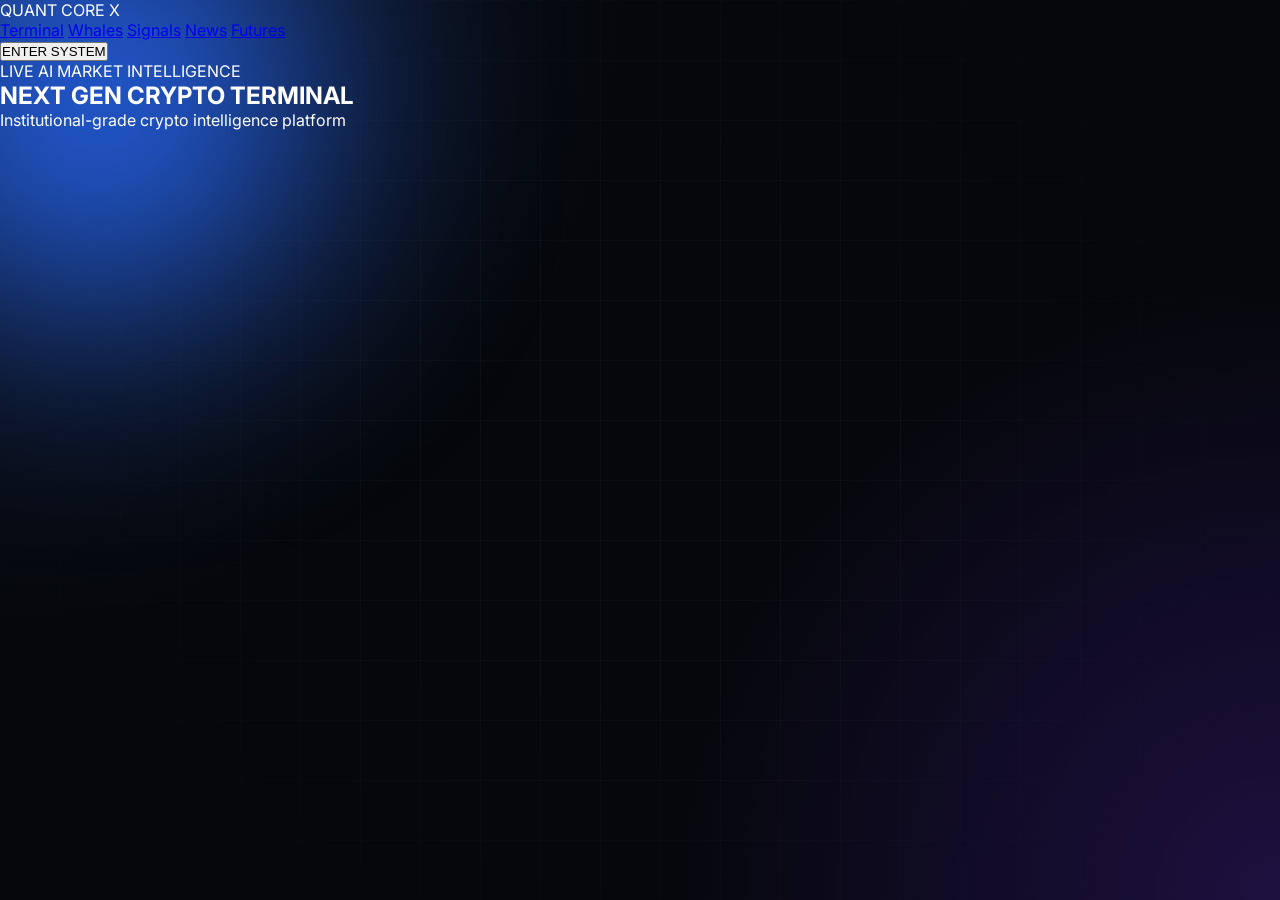
==== commit 048db834: "Update index.html" ====
--- a/index.html
+++ b/index.html
@@ -1,33 +1,62 @@
 <!DOCTYPE html>
-Whale accumulation detected
+<html lang="en">
+<head>
+
+<meta charset="UTF-8">
+<meta name="viewport" content="width=device-width, initial-scale=1.0">
+
+<title>QUANT CORE X</title>
+
+<link rel="stylesheet" href="style.css">
+
+<link rel="preconnect" href="https://fonts.googleapis.com">
+<link rel="preconnect" href="https://fonts.gstatic.com" crossorigin>
+<link href="https://fonts.googleapis.com/css2?family=Inter:wght@300;400;500;600;700;800;900&display=swap" rel="stylesheet">
+
+</head>
+<body>
+
+<div class="bg"></div>
+<div class="grid"></div>
+<div class="noise"></div>
+<div class="glow glow1"></div>
+<div class="glow glow2"></div>
+
+<nav class="navbar">
+
+<div class="logo">
+<div class="logo-dot"></div>
+QUANT CORE X
 </div>
 
-<div class="news-item">
-<div class="news-dot"></div>
-BTC volatility expanding
+<div class="nav-links">
+<a href="#">Terminal</a>
+<a href="#">Whales</a>
+<a href="#">Signals</a>
+<a href="#">News</a>
+<a href="#">Futures</a>
 </div>
 
-<div class="news-item">
-<div class="news-dot"></div>
-Open interest increasing rapidly
+<div class="nav-right">
+<button class="nav-btn">ENTER SYSTEM</button>
 </div>
 
+</nav>
+
+<section class="hero">
+
+<div class="hero-left">
+
+<div class="hero-badge">
+LIVE AI MARKET INTELLIGENCE
 </div>
 
-</section>
+<h1>
+NEXT GEN
+CRYPTO
+TERMINAL
+</h1>
 
-<footer class="footer">
-
-<div>
-QUANT CORE X © 2026
-</div>
-
-<div class="footer-right">
-<div class="footer-live"></div>
-SYSTEM ONLINE
-</div>
-
-</footer>
-
-</body>
+<p>
+Institutional-grade crypto intelligence platform
 </html>
--- a/style.css
+++ b/style.css
@@ -0,0 +1,61 @@
+*{
+margin:0;
+padding:0;
+box-sizing:border-box;
+}
+
+body{
+background:#05070b;
+color:white;
+font-family:'Inter',sans-serif;
+overflow-x:hidden;
+position:relative;
+}
+
+.bg{
+position:fixed;
+inset:0;
+background:
+radial-gradient(circle at top left,#13203a 0%,transparent 40%),
+radial-gradient(circle at bottom right,#1d1040 0%,transparent 40%),
+#05070b;
+z-index:-5;
+}
+
+.grid{
+position:fixed;
+inset:0;
+background-image:
+linear-gradient(rgba(255,255,255,0.03) 1px, transparent 1px),
+linear-gradient(90deg, rgba(255,255,255,0.03) 1px, transparent 1px);
+background-size:60px 60px;
+mask-image:radial-gradient(circle at center,black 30%,transparent 90%);
+z-index:-4;
+}
+
+.noise{
+position:fixed;
+inset:0;
+opacity:0.03;
+background-image:url('https://grainy-gradients.vercel.app/noise.svg');
+z-index:-3;
+}
+
+.glow{
+position:fixed;
+border-radius:50%;
+filter:blur(120px);
+z-index:-2;
+animation:float 8s ease-in-out infinite;
+}
+
+.glow1{
+width:400px;
+height:400px;
+background:#2563eb;
+top:-100px;
+left:-100px;
+}
+
+.glow2{
+}
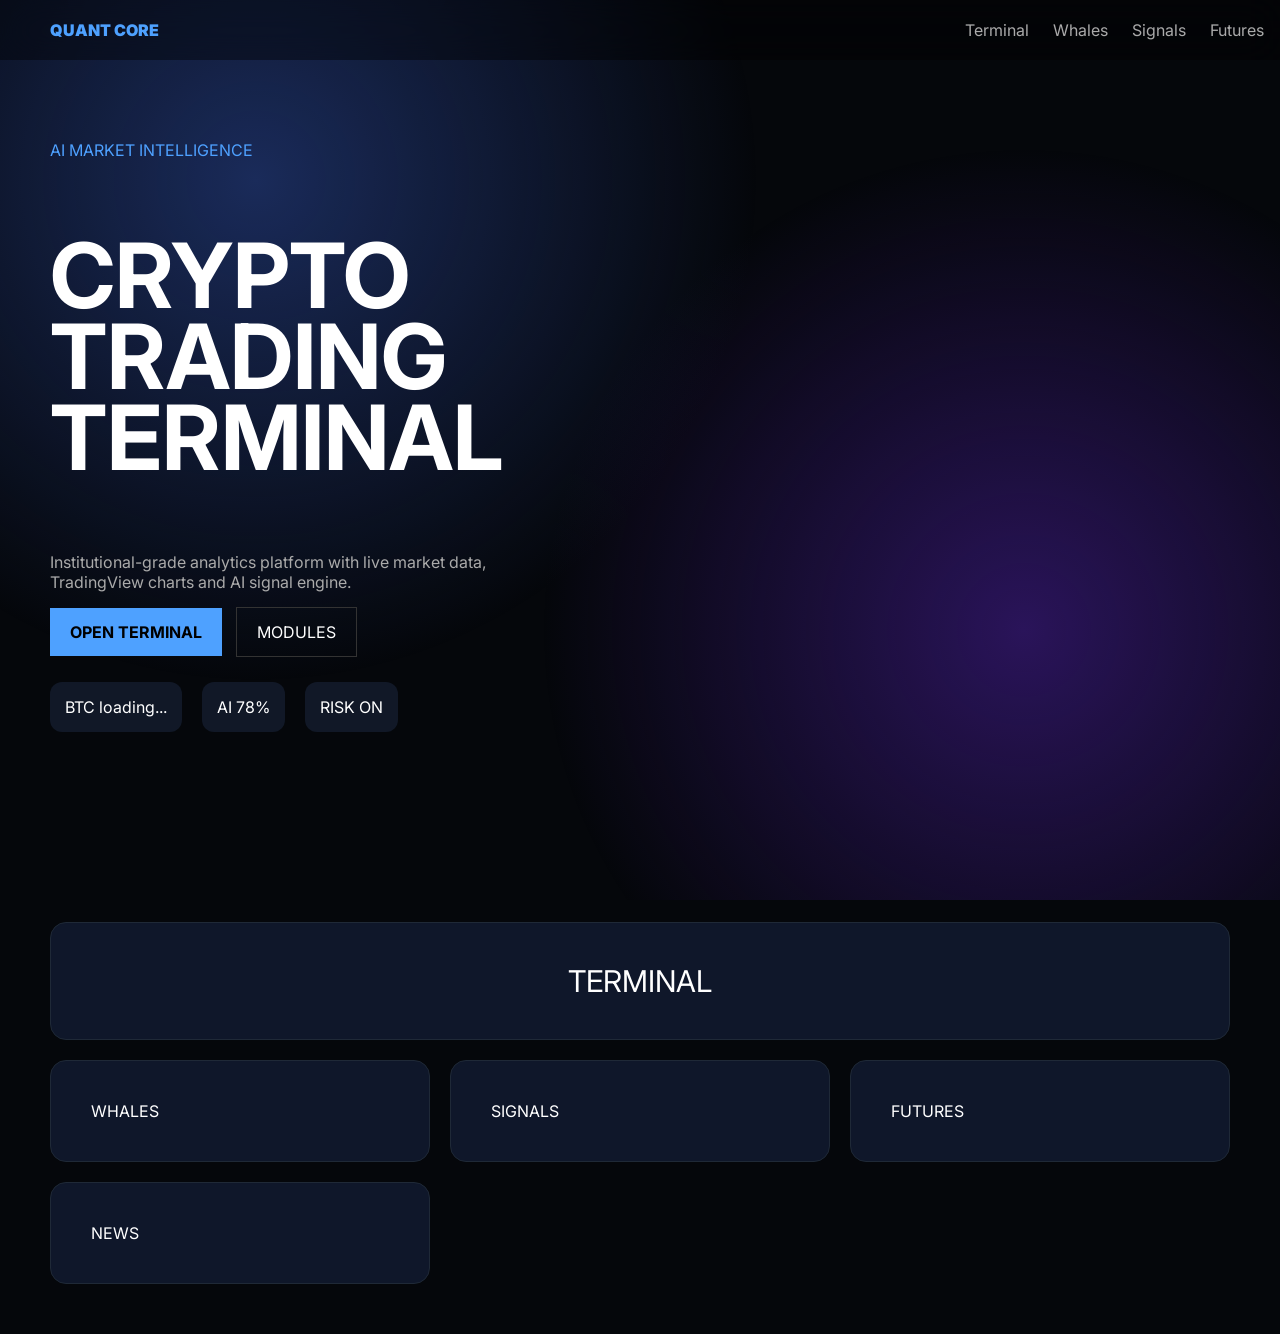
==== commit bd787c7d: "Update index.html" ====
--- a/index.html
+++ b/index.html
@@ -1,62 +1,72 @@
 <!DOCTYPE html>
 <html lang="en">
 <head>
-
-<meta charset="UTF-8">
-<meta name="viewport" content="width=device-width, initial-scale=1.0">
-
-<title>QUANT CORE X</title>
+<meta charset="UTF-8" />
+<meta name="viewport" content="width=device-width, initial-scale=1.0"/>
+<title>QUANT CORE V1</title>
 
 <link rel="stylesheet" href="style.css">
+<link href="https://fonts.googleapis.com/css2?family=Inter:wght@300;400;600;800;900&display=swap" rel="stylesheet">
+</head>
 
-<link rel="preconnect" href="https://fonts.googleapis.com">
-<link rel="preconnect" href="https://fonts.gstatic.com" crossorigin>
-<link href="https://fonts.googleapis.com/css2?family=Inter:wght@300;400;500;600;700;800;900&display=swap" rel="stylesheet">
-
-</head>
 <body>
 
 <div class="bg"></div>
-<div class="grid"></div>
-<div class="noise"></div>
-<div class="glow glow1"></div>
-<div class="glow glow2"></div>
 
-<nav class="navbar">
+<nav class="nav">
+  <div class="logo">QUANT CORE</div>
 
-<div class="logo">
-<div class="logo-dot"></div>
-QUANT CORE X
-</div>
-
-<div class="nav-links">
-<a href="#">Terminal</a>
-<a href="#">Whales</a>
-<a href="#">Signals</a>
-<a href="#">News</a>
-<a href="#">Futures</a>
-</div>
-
-<div class="nav-right">
-<button class="nav-btn">ENTER SYSTEM</button>
-</div>
-
+  <div class="links">
+    <a href="pages/terminal.html">Terminal</a>
+    <a href="pages/whales.html">Whales</a>
+    <a href="pages/signals.html">Signals</a>
+    <a href="pages/futures.html">Futures</a>
+    <a href="pages/news.html">News</a>
+  </div>
 </nav>
 
 <section class="hero">
 
-<div class="hero-left">
+  <div class="hero-left">
+    <div class="badge">AI MARKET INTELLIGENCE</div>
 
-<div class="hero-badge">
-LIVE AI MARKET INTELLIGENCE
-</div>
+    <h1>
+      CRYPTO<br/>
+      TRADING<br/>
+      TERMINAL
+    </h1>
 
-<h1>
-NEXT GEN
-CRYPTO
-TERMINAL
-</h1>
+    <p>
+      Institutional-grade analytics platform with live market data,
+      TradingView charts and AI signal engine.
+    </p>
 
-<p>
-Institutional-grade crypto intelligence platform
+    <div class="buttons">
+      <a href="pages/terminal.html" class="btn">OPEN TERMINAL</a>
+      <a href="#modules" class="btn2">MODULES</a>
+    </div>
+
+    <div class="stats">
+      <div class="card">
+        BTC <span id="btc">loading...</span>
+      </div>
+      <div class="card">AI 78%</div>
+      <div class="card">RISK ON</div>
+    </div>
+  </div>
+
+</section>
+
+<section id="modules" class="modules">
+
+  <a href="pages/terminal.html" class="mcard big">TERMINAL</a>
+  <a href="pages/whales.html" class="mcard">WHALES</a>
+  <a href="pages/signals.html" class="mcard">SIGNALS</a>
+  <a href="pages/futures.html" class="mcard">FUTURES</a>
+  <a href="pages/news.html" class="mcard">NEWS</a>
+
+</section>
+
+<script src="app.js"></script>
+</body>
 </html>
--- a/style.css
+++ b/style.css
@@ -1,61 +1,109 @@
-*{
+body{
 margin:0;
-padding:0;
-box-sizing:border-box;
-}
-
-body{
+font-family:Inter;
 background:#05070b;
 color:white;
-font-family:'Inter',sans-serif;
-overflow-x:hidden;
-position:relative;
 }
 
 .bg{
 position:fixed;
 inset:0;
 background:
-radial-gradient(circle at top left,#13203a 0%,transparent 40%),
-radial-gradient(circle at bottom right,#1d1040 0%,transparent 40%),
-#05070b;
-z-index:-5;
+radial-gradient(circle at 20% 20%, #1a2b5a, transparent 40%),
+radial-gradient(circle at 80% 70%, #2a145a, transparent 40%);
+z-index:-1;
 }
 
-.grid{
+.nav{
+display:flex;
+justify-content:space-between;
+padding:20px 50px;
 position:fixed;
-inset:0;
-background-image:
-linear-gradient(rgba(255,255,255,0.03) 1px, transparent 1px),
-linear-gradient(90deg, rgba(255,255,255,0.03) 1px, transparent 1px);
-background-size:60px 60px;
-mask-image:radial-gradient(circle at center,black 30%,transparent 90%);
-z-index:-4;
+width:100%;
+backdrop-filter:blur(20px);
+background:rgba(0,0,0,0.4);
 }
 
-.noise{
-position:fixed;
-inset:0;
-opacity:0.03;
-background-image:url('https://grainy-gradients.vercel.app/noise.svg');
-z-index:-3;
+.logo{
+font-weight:900;
+color:#4ea1ff;
 }
 
-.glow{
-position:fixed;
-border-radius:50%;
-filter:blur(120px);
-z-index:-2;
-animation:float 8s ease-in-out infinite;
+.links a{
+color:#aaa;
+margin-left:20px;
+text-decoration:none;
 }
 
-.glow1{
-width:400px;
-height:400px;
-background:#2563eb;
-top:-100px;
-left:-100px;
+.hero{
+padding:140px 50px;
 }
 
-.glow2{
+.hero h1{
+font-size:90px;
+line-height:0.9;
 }
+
+.badge{
+color:#4ea1ff;
+margin-bottom:20px;
+}
+
+p{
+color:#aaa;
+max-width:500px;
+}
+
+.buttons{
+margin-top:30px;
+}
+
+.btn{
+padding:14px 20px;
+background:#4ea1ff;
+color:black;
+text-decoration:none;
+font-weight:700;
+margin-right:10px;
+}
+
+.btn2{
+padding:14px 20px;
+border:1px solid #333;
+color:white;
+text-decoration:none;
+}
+
+.stats{
+display:flex;
+margin-top:40px;
+gap:20px;
+}
+
+.card{
+background:#111827;
+padding:15px;
+border-radius:12px;
+}
+
+.modules{
+display:grid;
+grid-template-columns:repeat(3,1fr);
+gap:20px;
+padding:50px;
+}
+
+.mcard{
+background:#0f172a;
+padding:40px;
+border-radius:16px;
+text-decoration:none;
+color:white;
+border:1px solid #1f2937;
+}
+
+.big{
+grid-column:span 3;
+font-size:30px;
+text-align:center;
+}
